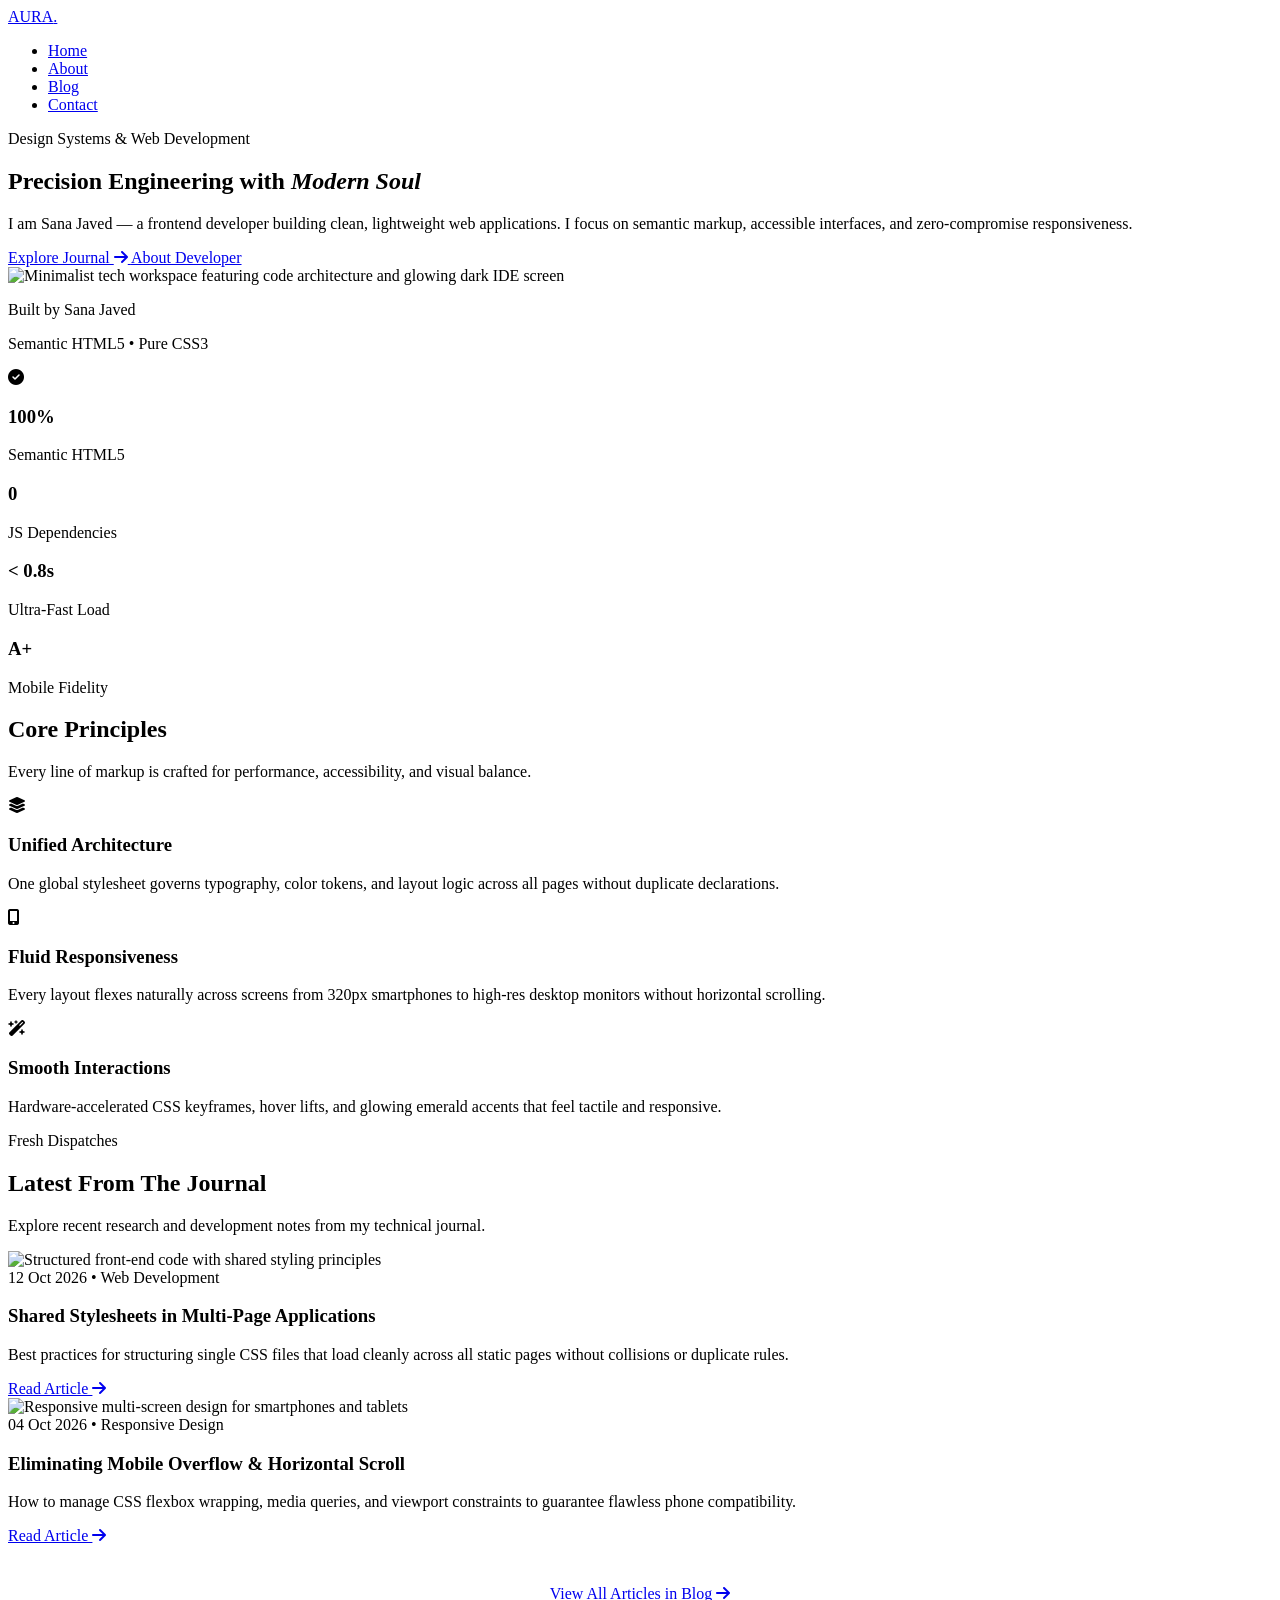
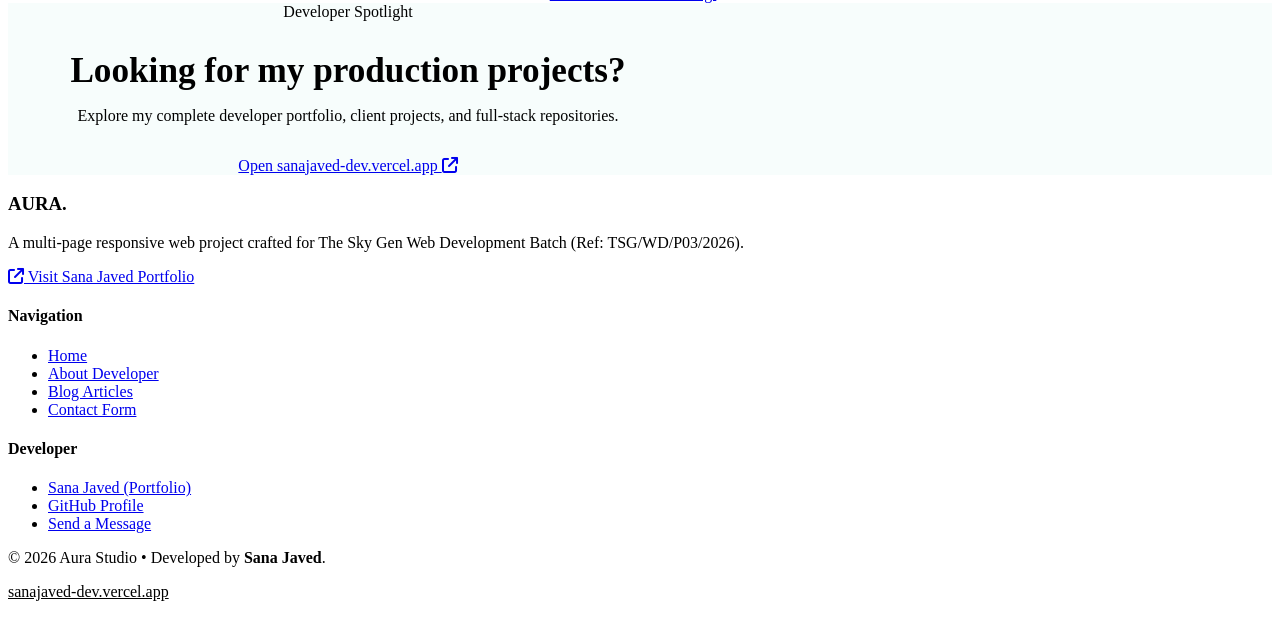
==== index.html @ 307893ce "Add files via upload" ====
<!doctype html>
<html lang="en">
  <head>
    <meta charset="UTF-8" />
    <meta name="viewport" content="width=device-width, initial-scale=1.0" />
    <meta
      name="description"
      content="Aura Studio — High-performance frontend engineering, design systems, and digital articles by Sana Javed."
    />
    <meta name="author" content="Sana Javed" />
    <title>AURA | Home — Sana Javed</title>

    <!-- Google Fonts & Font Awesome -->
    <link rel="preconnect" href="https://fonts.googleapis.com" />
    <link rel="preconnect" href="https://fonts.gstatic.com" crossorigin />
    <link
      href="https://fonts.googleapis.com/css2?family=Playfair+Display:ital,wght@0,500;0,700;1,500&family=Plus+Jakarta+Sans:wght@300;400;500;600;700&display=swap"
      rel="stylesheet"
    />
    <link
      rel="stylesheet"
      href="https://cdnjs.cloudflare.com/ajax/libs/font-awesome/6.5.1/css/all.min.css"
    />

    <!-- Single Shared CSS -->
    <link rel="stylesheet" href="css/style.css" />
  </head>
  <body>
    <!-- Shared Header -->
    <header class="site-header">
      <div class="container nav-wrap">
        <a href="index.html" class="brand-title">AURA<span>.</span></a>
        <nav aria-label="Main Navigation">
          <ul class="nav-menu">
            <li><a href="index.html" class="nav-link active">Home</a></li>
            <li><a href="about.html" class="nav-link">About</a></li>
            <li><a href="blog.html" class="nav-link">Blog</a></li>
            <li><a href="contact.html" class="nav-link">Contact</a></li>
          </ul>
        </nav>
      </div>
    </header>

    <!-- Main Content -->
    <main class="main-content">
      <!-- 1. Double Split Hero (Left Copy, Right Visual Frame) -->
      <section class="container split-hero">
        <!-- Hero Left: Typography & Actions -->
        <div class="hero-left">
          <span class="badge-tag">Design Systems &amp; Web Development</span>
          <h1 class="hero-heading">
            Precision Engineering with <em>Modern Soul</em>
          </h1>
          <p class="hero-text">
            I am Sana Javed — a frontend developer building clean, lightweight
            web applications. I focus on semantic markup, accessible interfaces,
            and zero-compromise responsiveness.
          </p>
          <div class="hero-cta-group">
            <a href="blog.html" class="btn btn-primary">
              Explore Journal <i class="fa-solid fa-arrow-right"></i>
            </a>
            <a href="about.html" class="btn btn-secondary"> About Developer </a>
          </div>
        </div>

        <!-- Hero Right: Online Showcase Image -->
        <div class="hero-right">
          <div class="hero-visual-frame">
            <div class="hero-img-box">
              <img
                src="https://images.unsplash.com/photo-1555066931-4365d14bab8c?auto=format&fit=crop&w=1200&q=80"
                alt="Minimalist tech workspace featuring code architecture and glowing dark IDE screen"
              />
              <div class="hero-badge-overlay">
                <div>
                  <p class="hero-badge-title">Built by Sana Javed</p>
                  <p class="hero-badge-subtitle">
                    Semantic HTML5 &bull; Pure CSS3
                  </p>
                </div>
                <i
                  class="fa-solid fa-circle-check"
                  style="color: var(--gold-accent)"
                ></i>
              </div>
            </div>
          </div>
        </div>
      </section>

      <!-- 2. Performance Stats Banner -->
      <section class="container">
        <div class="stats-banner">
          <div class="stat-item">
            <h3>100%</h3>
            <p>Semantic HTML5</p>
          </div>
          <div class="stat-item">
            <h3>0</h3>
            <p>JS Dependencies</p>
          </div>
          <div class="stat-item">
            <h3>&lt; 0.8s</h3>
            <p>Ultra-Fast Load</p>
          </div>
          <div class="stat-item">
            <h3>A+</h3>
            <p>Mobile Fidelity</p>
          </div>
        </div>
      </section>

      <!-- 3. Core Principles Grid -->
      <section class="section-spacer">
        <div class="container">
          <div class="section-head">
            <h2>Core Principles</h2>
            <p>
              Every line of markup is crafted for performance, accessibility,
              and visual balance.
            </p>
          </div>

          <div class="feature-grid">
            <article class="feature-box">
              <div class="feature-icon">
                <i class="fa-solid fa-layer-group"></i>
              </div>
              <h3>Unified Architecture</h3>
              <p>
                One global stylesheet governs typography, color tokens, and
                layout logic across all pages without duplicate declarations.
              </p>
            </article>

            <article class="feature-box">
              <div class="feature-icon">
                <i class="fa-solid fa-mobile-screen-button"></i>
              </div>
              <h3>Fluid Responsiveness</h3>
              <p>
                Every layout flexes naturally across screens from 320px
                smartphones to high-res desktop monitors without horizontal
                scrolling.
              </p>
            </article>

            <article class="feature-box">
              <div class="feature-icon">
                <i class="fa-solid fa-wand-magic-sparkles"></i>
              </div>
              <h3>Smooth Interactions</h3>
              <p>
                Hardware-accelerated CSS keyframes, hover lifts, and glowing
                emerald accents that feel tactile and responsive.
              </p>
            </article>
          </div>
        </div>
      </section>

      <!-- 4. LATEST BLOG POSTS SECTION (HOME PAGE DISPLAY) -->
      <section
        class="section-spacer"
        style="background: rgba(255, 255, 255, 0.015)"
      >
        <div class="container">
          <div class="section-head">
            <span class="badge-tag">Fresh Dispatches</span>
            <h2>Latest From The Journal</h2>
            <p>
              Explore recent research and development notes from my technical
              journal.
            </p>
          </div>

          <!-- Latest 2 Featured Cards with Online Images -->
          <div class="blog-grid" style="margin-bottom: 2.5rem">
            <article class="blog-card">
              <div class="card-thumb">
                <img
                  src="https://images.unsplash.com/photo-1517694712202-14dd9538aa97?auto=format&fit=crop&w=800&q=80"
                  alt="Structured front-end code with shared styling principles"
                />
              </div>
              <div class="card-body">
                <span class="card-meta"
                  >12 Oct 2026 &bull; Web Development</span
                >
                <h3 class="card-title">
                  Shared Stylesheets in Multi-Page Applications
                </h3>
                <p class="card-text">
                  Best practices for structuring single CSS files that load
                  cleanly across all static pages without collisions or
                  duplicate rules.
                </p>
                <a href="blog.html#article-modal-1" class="card-cta">
                  Read Article <i class="fa-solid fa-arrow-right"></i>
                </a>
              </div>
            </article>

            <article class="blog-card">
              <div class="card-thumb">
                <img
                  src="https://images.unsplash.com/photo-1526498460520-4c246339dccb?auto=format&fit=crop&w=800&q=80"
                  alt="Responsive multi-screen design for smartphones and tablets"
                />
              </div>
              <div class="card-body">
                <span class="card-meta"
                  >04 Oct 2026 &bull; Responsive Design</span
                >
                <h3 class="card-title">
                  Eliminating Mobile Overflow &amp; Horizontal Scroll
                </h3>
                <p class="card-text">
                  How to manage CSS flexbox wrapping, media queries, and
                  viewport constraints to guarantee flawless phone
                  compatibility.
                </p>
                <a href="blog.html#article-modal-2" class="card-cta">
                  Read Article <i class="fa-solid fa-arrow-right"></i>
                </a>
              </div>
            </article>
          </div>

          <div style="text-align: center">
            <a href="blog.html" class="btn btn-secondary">
              View All Articles in Blog <i class="fa-solid fa-arrow-right"></i>
            </a>
          </div>
        </div>
      </section>

      <!-- 5. Developer Spotlight Banner -->
      <section
        class="section-spacer"
        style="background: rgba(20, 184, 166, 0.03)"
      >
        <div class="container" style="text-align: center; max-width: 680px">
          <span class="badge-tag">Developer Spotlight</span>
          <h2
            style="
              font-family: var(--font-serif);
              font-size: 2.2rem;
              margin-bottom: 0.8rem;
            "
          >
            Looking for my production projects?
          </h2>
          <p style="color: var(--text-muted); margin-bottom: 2rem">
            Explore my complete developer portfolio, client projects, and
            full-stack repositories.
          </p>
          <a
            href="https://sanajaved-dev.vercel.app/"
            target="_blank"
            rel="noopener"
            class="btn btn-primary"
          >
            Open sanajaved-dev.vercel.app
            <i class="fa-solid fa-arrow-up-right-from-square"></i>
          </a>
        </div>
      </section>
    </main>

    <!-- Shared Footer -->
    <footer class="site-footer">
      <div class="container">
        <div class="footer-grid">
          <div class="footer-brand">
            <h3>AURA<span>.</span></h3>
            <p>
              A multi-page responsive web project crafted for The Sky Gen Web
              Development Batch (Ref: TSG/WD/P03/2026).
            </p>
            <a
              href="https://sanajaved-dev.vercel.app/"
              target="_blank"
              rel="noopener"
              class="portfolio-link-chip"
            >
              <i class="fa-solid fa-arrow-up-right-from-square"></i> Visit Sana
              Javed Portfolio
            </a>
          </div>

          <div class="footer-col">
            <h4>Navigation</h4>
            <ul class="footer-links">
              <li><a href="index.html">Home</a></li>
              <li><a href="about.html">About Developer</a></li>
              <li><a href="blog.html">Blog Articles</a></li>
              <li><a href="contact.html">Contact Form</a></li>
            </ul>
          </div>

          <div class="footer-col">
            <h4>Developer</h4>
            <ul class="footer-links">
              <li>
                <a
                  href="https://sanajaved-dev.vercel.app/"
                  target="_blank"
                  rel="noopener"
                  >Sana Javed (Portfolio)</a
                >
              </li>
              <li>
                <a href="https://github.com" target="_blank" rel="noopener"
                  >GitHub Profile</a
                >
              </li>
              <li><a href="contact.html">Send a Message</a></li>
            </ul>
          </div>
        </div>

        <div class="footer-bottom">
          <p>
            &copy; 2026 Aura Studio &bull; Developed by
            <strong>Sana Javed</strong>.
          </p>
          <p>
            <a
              href="https://sanajaved-dev.vercel.app/"
              target="_blank"
              rel="noopener"
              style="color: var(--gold-accent)"
              >sanajaved-dev.vercel.app</a
            >
          </p>
        </div>
      </div>
    </footer>
  </body>
</html>
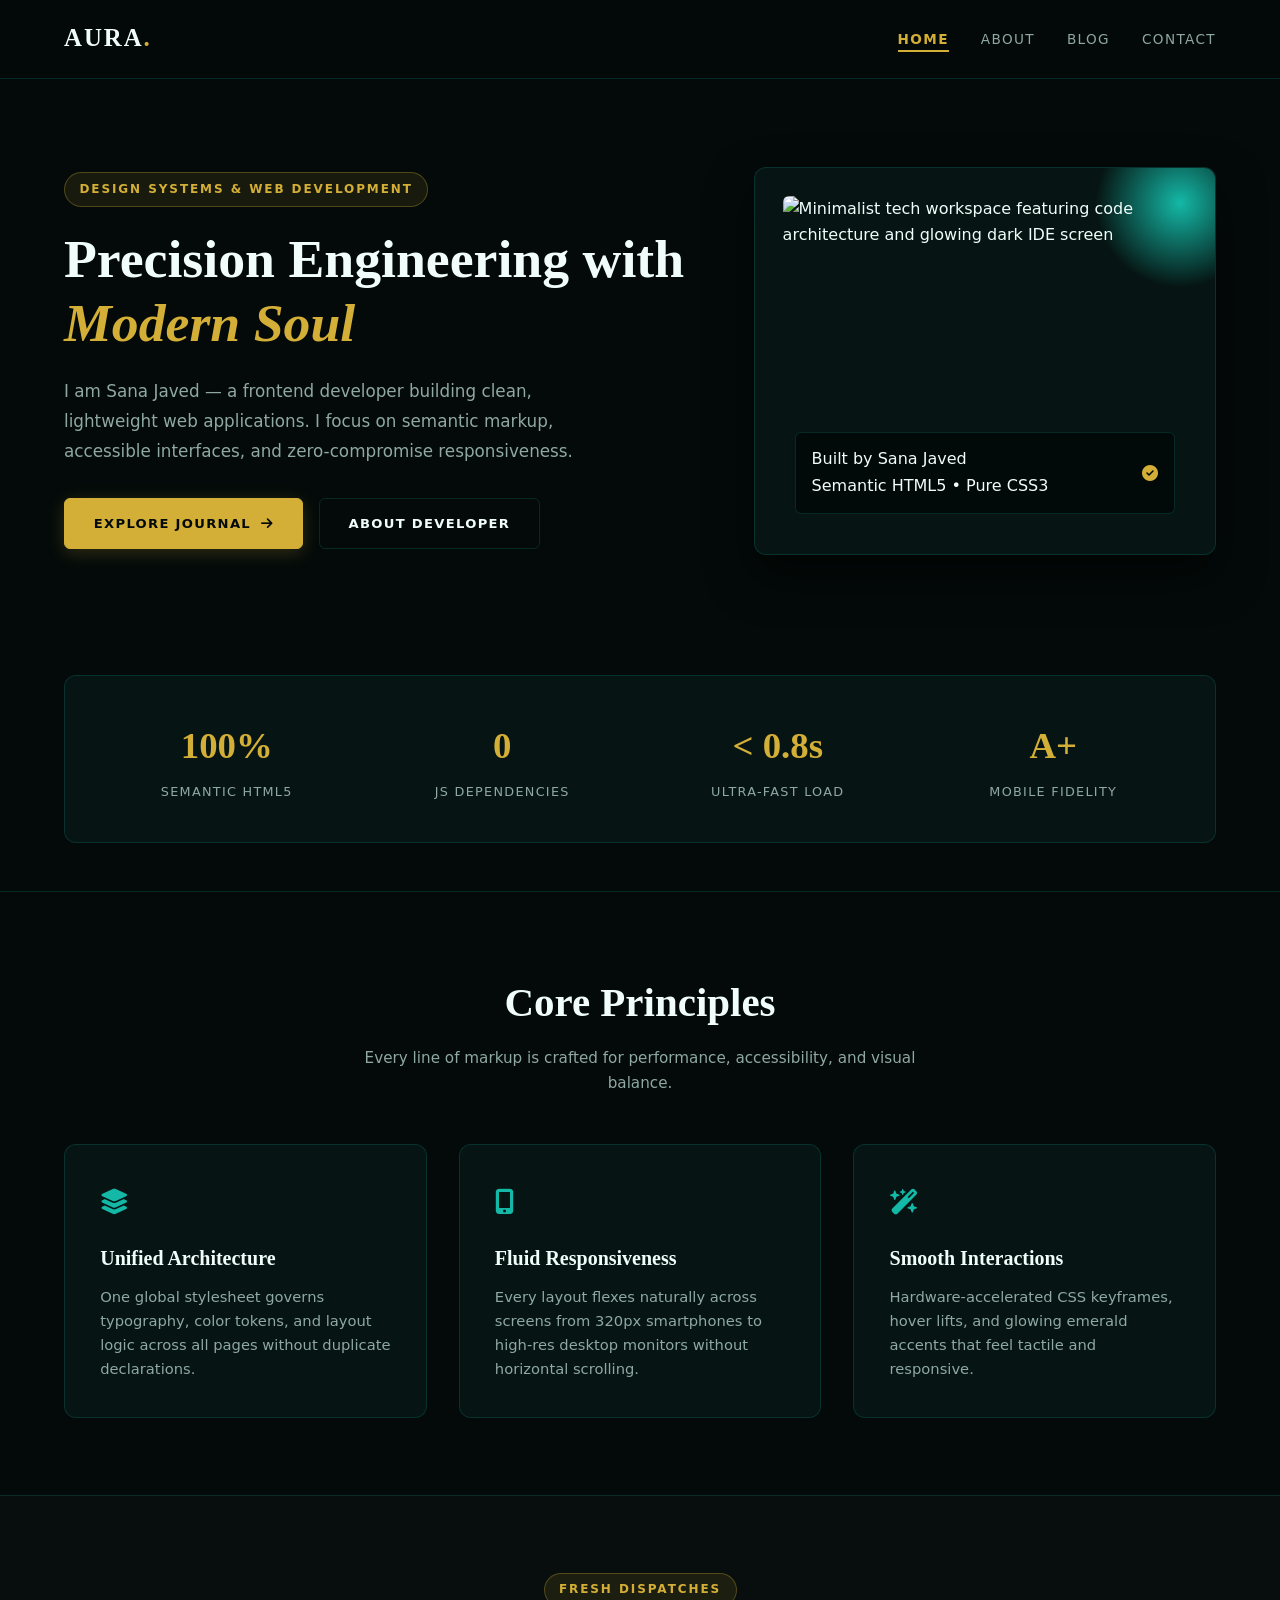
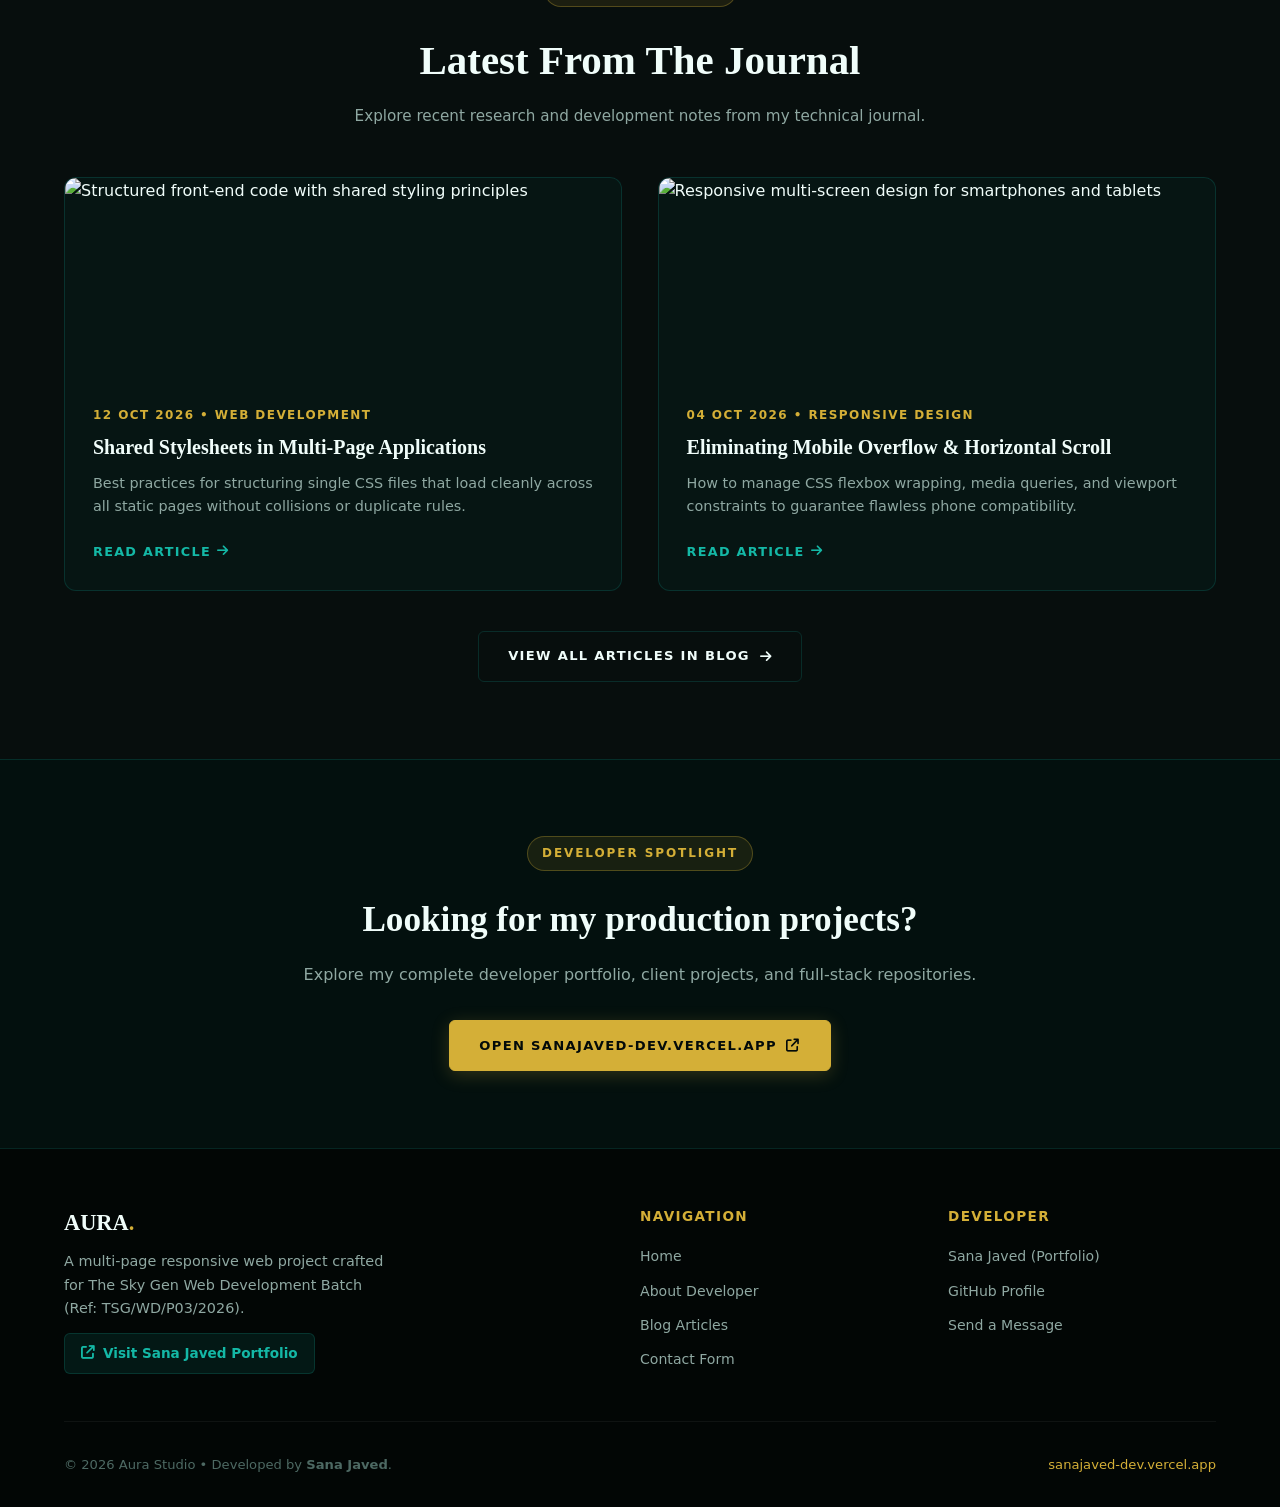
==== commit 4c2d99a8: "Fix HTML encoding issues in index.html" ====
--- a/index.html
+++ b/index.html
@@ -23,7 +23,7 @@
     />
 
     <!-- Single Shared CSS -->
-    <link rel="stylesheet" href="css/style.css" />
+    <link rel="stylesheet" href="style.css" />
   </head>
   <body>
     <!-- Shared Header -->
--- a/style.css
+++ b/style.css
@@ -0,0 +1,1220 @@
+/* ==========================================================================
+   THE SKY GEN - PROJECT 03: CYBER EMERALD & CHAMPAGNE GOLD
+   Author: Sana Javed | Single Shared CSS across all pages
+   ========================================================================== */
+
+:root {
+  --bg-deep: #030a09;
+  --bg-surface: #061513;
+  --bg-surface-elevated: #0a201d;
+  --bg-surface-border: rgba(20, 184, 166, 0.18);
+
+  --emerald-accent: #14b8a6;
+  --emerald-glow: rgba(20, 184, 166, 0.25);
+  --gold-accent: #d4af37;
+  --gold-glow: rgba(212, 175, 55, 0.22);
+
+  --text-main: #f0fdfa;
+  --text-muted: #8fa8a2;
+  --text-faded: #4d6963;
+
+  --font-serif: "Playfair Display", Georgia, serif;
+  --font-sans: "Plus Jakarta Sans", system-ui, -apple-system, sans-serif;
+  --transition-smooth: all 0.35s cubic-bezier(0.16, 1, 0.3, 1);
+  --radius-sm: 6px;
+  --radius-md: 12px;
+}
+
+*,
+*::before,
+*::after {
+  box-sizing: border-box;
+  margin: 0;
+  padding: 0;
+}
+
+html {
+  scroll-behavior: smooth;
+}
+
+body {
+  background-color: var(--bg-deep);
+  color: var(--text-main);
+  font-family: var(--font-sans);
+  line-height: 1.65;
+  min-height: 100vh;
+  display: flex;
+  flex-direction: column;
+  overflow-x: hidden;
+  -webkit-font-smoothing: antialiased;
+}
+
+img {
+  max-width: 100%;
+  height: auto;
+  display: block;
+}
+
+a {
+  color: inherit;
+  text-decoration: none;
+  transition: var(--transition-smooth);
+}
+
+.container {
+  width: 90%;
+  max-width: 1240px;
+  margin: 0 auto;
+}
+
+.main-content {
+  flex: 1 0 auto;
+}
+
+/* Animations */
+@keyframes fadeInUp {
+  from {
+    opacity: 0;
+    transform: translateY(22px);
+  }
+  to {
+    opacity: 1;
+    transform: translateY(0);
+  }
+}
+
+@keyframes pulseHalo {
+  0%,
+  100% {
+    opacity: 0.25;
+    transform: scale(1);
+  }
+  50% {
+    opacity: 0.55;
+    transform: scale(1.08);
+  }
+}
+
+/* --- Shared Navigation --- */
+.site-header {
+  position: sticky;
+  top: 0;
+  z-index: 1000;
+  background: rgba(3, 10, 9, 0.88);
+  backdrop-filter: blur(14px);
+  -webkit-backdrop-filter: blur(14px);
+  border-bottom: 1px solid var(--bg-surface-border);
+  padding: 1.15rem 0;
+}
+
+.nav-wrap {
+  display: flex;
+  justify-content: space-between;
+  align-items: center;
+}
+
+.brand-title {
+  font-family: var(--font-serif);
+  font-size: 1.55rem;
+  letter-spacing: 0.08em;
+  font-weight: 700;
+}
+
+.brand-title span {
+  color: var(--gold-accent);
+}
+
+.nav-menu {
+  display: flex;
+  list-style: none;
+  gap: 2rem;
+  align-items: center;
+}
+
+.nav-link {
+  font-size: 0.85rem;
+  letter-spacing: 0.1em;
+  text-transform: uppercase;
+  color: var(--text-muted);
+  position: relative;
+  padding: 0.35rem 0;
+}
+
+.nav-link::after {
+  content: "";
+  position: absolute;
+  bottom: 0;
+  left: 0;
+  width: 0%;
+  height: 2px;
+  background: var(--gold-accent);
+  transition: var(--transition-smooth);
+}
+
+.nav-link:hover {
+  color: var(--text-main);
+}
+
+.nav-link:hover::after,
+.nav-link.active::after {
+  width: 100%;
+}
+
+.nav-link.active {
+  color: var(--gold-accent);
+  font-weight: 600;
+}
+
+/* --- Split Hero (Left Copy, Right Visual) --- */
+.split-hero {
+  padding: 5.5rem 0 4.5rem;
+  display: grid;
+  grid-template-columns: 1.15fr 0.85fr;
+  align-items: center;
+  gap: 4rem;
+  animation: fadeInUp 0.75s ease-out;
+}
+
+.badge-tag {
+  display: inline-block;
+  font-size: 0.75rem;
+  letter-spacing: 0.16em;
+  text-transform: uppercase;
+  color: var(--gold-accent);
+  background: rgba(212, 175, 55, 0.1);
+  border: 1px solid rgba(212, 175, 55, 0.3);
+  padding: 0.4rem 0.9rem;
+  border-radius: 50px;
+  margin-bottom: 1.25rem;
+  font-weight: 600;
+}
+
+.hero-heading {
+  font-family: var(--font-serif);
+  font-size: clamp(2.3rem, 4.2vw, 3.8rem);
+  line-height: 1.2;
+  font-weight: 700;
+  margin-bottom: 1.25rem;
+}
+
+.hero-heading em {
+  font-style: italic;
+  color: var(--gold-accent);
+}
+
+.hero-text {
+  color: var(--text-muted);
+  font-size: 1.05rem;
+  line-height: 1.8;
+  margin-bottom: 2rem;
+  max-width: 540px;
+}
+
+.hero-cta-group {
+  display: flex;
+  gap: 1rem;
+  flex-wrap: wrap;
+}
+
+/* Hero Right Side Frame */
+.hero-visual-frame {
+  position: relative;
+  background: var(--bg-surface);
+  border: 1px solid var(--bg-surface-border);
+  border-radius: var(--radius-md);
+  padding: 1.75rem;
+  box-shadow: 0 20px 45px rgba(0, 0, 0, 0.5);
+  overflow: hidden;
+}
+
+.hero-visual-frame::before {
+  content: "";
+  position: absolute;
+  top: -50px;
+  right: -50px;
+  width: 170px;
+  height: 170px;
+  background: radial-gradient(
+    circle,
+    var(--emerald-accent) 0%,
+    transparent 70%
+  );
+  border-radius: 50%;
+  animation: pulseHalo 4s infinite ease-in-out;
+  pointer-events: none;
+}
+
+.hero-img-box {
+  border-radius: var(--radius-sm);
+  overflow: hidden;
+  position: relative;
+  height: 330px;
+}
+
+.hero-img-box img {
+  width: 100%;
+  height: 100%;
+  object-fit: cover;
+  transition: transform 0.6s ease;
+}
+
+.hero-visual-frame:hover .hero-img-box img {
+  transform: scale(1.06);
+}
+
+.hero-badge-overlay {
+  position: absolute;
+  bottom: 12px;
+  left: 12px;
+  right: 12px;
+  background: rgba(3, 10, 9, 0.88);
+  backdrop-filter: blur(8px);
+  border: 1px solid var(--bg-surface-border);
+  padding: 0.85rem 1rem;
+  border-radius: var(--radius-sm);
+  display: flex;
+  justify-content: space-between;
+  align-items: center;
+}
+
+/* --- Buttons --- */
+.btn {
+  display: inline-flex;
+  align-items: center;
+  gap: 0.6rem;
+  padding: 0.85rem 1.8rem;
+  font-size: 0.82rem;
+  letter-spacing: 0.1em;
+  text-transform: uppercase;
+  font-weight: 600;
+  border-radius: var(--radius-sm);
+  cursor: pointer;
+  transition: var(--transition-smooth);
+}
+
+.btn-primary {
+  background: var(--gold-accent);
+  color: #030a09;
+  border: 1px solid var(--gold-accent);
+  box-shadow: 0 4px 18px var(--gold-glow);
+}
+
+.btn-primary:hover {
+  background: #ecd58b;
+  transform: translateY(-3px);
+  box-shadow: 0 8px 24px var(--gold-glow);
+}
+
+.btn-secondary {
+  background: transparent;
+  color: var(--text-main);
+  border: 1px solid var(--bg-surface-border);
+}
+
+.btn-secondary:hover {
+  border-color: var(--emerald-accent);
+  color: var(--emerald-accent);
+  transform: translateY(-3px);
+}
+
+/* --- Section Spacers & Headers --- */
+.section-spacer {
+  padding: 4.8rem 0;
+  border-top: 1px solid var(--bg-surface-border);
+}
+
+.section-head {
+  text-align: center;
+  max-width: 620px;
+  margin: 0 auto 3rem;
+}
+
+.section-head h2 {
+  font-family: var(--font-serif);
+  font-size: clamp(2rem, 3.2vw, 2.7rem);
+  margin-bottom: 0.6rem;
+}
+
+.section-head p {
+  color: var(--text-muted);
+  font-size: 0.95rem;
+}
+
+/* --- Stat Metric Banner --- */
+.stats-banner {
+  background: var(--bg-surface);
+  border: 1px solid var(--bg-surface-border);
+  border-radius: var(--radius-md);
+  padding: 2.5rem;
+  display: grid;
+  grid-template-columns: repeat(auto-fit, minmax(180px, 1fr));
+  gap: 2rem;
+  text-align: center;
+  margin: 3rem 0;
+}
+
+.stat-item h3 {
+  font-family: var(--font-serif);
+  font-size: 2.3rem;
+  color: var(--gold-accent);
+  margin-bottom: 0.3rem;
+}
+
+.stat-item p {
+  font-size: 0.8rem;
+  color: var(--text-muted);
+  text-transform: uppercase;
+  letter-spacing: 0.1em;
+}
+
+/* --- Feature Grid --- */
+.feature-grid {
+  display: grid;
+  grid-template-columns: repeat(auto-fit, minmax(280px, 1fr));
+  gap: 2rem;
+}
+
+.feature-box {
+  background: var(--bg-surface);
+  border: 1px solid var(--bg-surface-border);
+  border-radius: var(--radius-md);
+  padding: 2.2rem;
+  transition: var(--transition-smooth);
+}
+
+.feature-box:hover {
+  background: var(--bg-surface-elevated);
+  border-color: var(--emerald-accent);
+  transform: translateY(-5px);
+}
+
+.feature-icon {
+  font-size: 1.6rem;
+  color: var(--emerald-accent);
+  margin-bottom: 1.2rem;
+}
+
+.feature-box h3 {
+  font-family: var(--font-serif);
+  font-size: 1.25rem;
+  margin-bottom: 0.6rem;
+}
+
+.feature-box p {
+  color: var(--text-muted);
+  font-size: 0.92rem;
+}
+
+/* --- Blog Main Layout with Sidebar --- */
+.blog-layout {
+  display: grid;
+  grid-template-columns: 2.4fr 1fr;
+  gap: 3.5rem;
+  padding-bottom: 5rem;
+}
+
+.blog-grid {
+  display: grid;
+  grid-template-columns: repeat(auto-fit, minmax(280px, 1fr));
+  gap: 2.2rem;
+}
+
+.blog-card {
+  background: var(--bg-surface);
+  border: 1px solid var(--bg-surface-border);
+  border-radius: var(--radius-md);
+  overflow: hidden;
+  display: flex;
+  flex-direction: column;
+  transition: var(--transition-smooth);
+}
+
+.blog-card:hover {
+  transform: translateY(-5px);
+  border-color: var(--emerald-accent);
+  box-shadow: 0 14px 34px rgba(0, 0, 0, 0.45);
+}
+
+.card-thumb {
+  height: 200px;
+  overflow: hidden;
+  position: relative;
+}
+
+.card-thumb img {
+  width: 100%;
+  height: 100%;
+  object-fit: cover;
+  transition: transform 0.6s cubic-bezier(0.16, 1, 0.3, 1);
+}
+
+.blog-card:hover .card-thumb img {
+  transform: scale(1.08);
+}
+
+.card-body {
+  padding: 1.75rem;
+  flex: 1;
+  display: flex;
+  flex-direction: column;
+}
+
+.card-meta {
+  font-size: 0.75rem;
+  letter-spacing: 0.12em;
+  text-transform: uppercase;
+  color: var(--gold-accent);
+  margin-bottom: 0.5rem;
+  font-weight: 600;
+}
+
+.card-title {
+  font-family: var(--font-serif);
+  font-size: 1.25rem;
+  line-height: 1.35;
+  margin-bottom: 0.7rem;
+}
+
+.card-text {
+  color: var(--text-muted);
+  font-size: 0.9rem;
+  line-height: 1.6;
+  margin-bottom: 1.4rem;
+  flex-grow: 1;
+}
+
+.card-cta {
+  font-size: 0.8rem;
+  font-weight: 600;
+  text-transform: uppercase;
+  letter-spacing: 0.1em;
+  color: var(--emerald-accent);
+  display: inline-flex;
+  align-items: center;
+  gap: 0.4rem;
+}
+
+.card-cta i {
+  transition: transform 0.3s ease;
+}
+
+.blog-card:hover .card-cta i {
+  transform: translateX(4px);
+}
+
+/* --- Sidebar Styling --- */
+.blog-sidebar {
+  display: flex;
+  flex-direction: column;
+  gap: 2rem;
+}
+
+.sidebar-widget {
+  background: var(--bg-surface);
+  border: 1px solid var(--bg-surface-border);
+  border-radius: var(--radius-md);
+  padding: 1.8rem;
+}
+
+.sidebar-title {
+  font-family: var(--font-serif);
+  font-size: 1.15rem;
+  color: var(--text-main);
+  margin-bottom: 1.2rem;
+  padding-bottom: 0.5rem;
+  border-bottom: 1px solid var(--bg-surface-border);
+  display: flex;
+  align-items: center;
+  gap: 0.5rem;
+}
+
+.sidebar-title i {
+  color: var(--gold-accent);
+  font-size: 0.95rem;
+}
+
+/* Categories & Sub-Categories List */
+.category-list {
+  list-style: none;
+}
+
+.category-item {
+  margin-bottom: 0.8rem;
+}
+
+.category-main-link {
+  display: flex;
+  justify-content: space-between;
+  align-items: center;
+  font-size: 0.92rem;
+  color: var(--text-main);
+  font-weight: 600;
+  padding: 0.3rem 0;
+}
+
+.category-main-link:hover {
+  color: var(--gold-accent);
+}
+
+.cat-count {
+  font-size: 0.75rem;
+  background: var(--bg-surface-elevated);
+  border: 1px solid var(--bg-surface-border);
+  padding: 0.15rem 0.5rem;
+  border-radius: 20px;
+  color: var(--emerald-accent);
+}
+
+.sub-category-list {
+  list-style: none;
+  padding-left: 1rem;
+  margin-top: 0.4rem;
+  border-left: 1px dashed var(--bg-surface-border);
+}
+
+.sub-category-list li {
+  margin-bottom: 0.35rem;
+}
+
+.sub-category-list a {
+  font-size: 0.82rem;
+  color: var(--text-muted);
+}
+
+.sub-category-list a:hover {
+  color: var(--emerald-accent);
+}
+
+/* Tag Chips */
+.tag-cloud {
+  display: flex;
+  flex-wrap: wrap;
+  gap: 0.5rem;
+}
+
+.tag-chip {
+  font-size: 0.75rem;
+  background: var(--bg-surface-elevated);
+  border: 1px solid var(--bg-surface-border);
+  color: var(--text-muted);
+  padding: 0.35rem 0.75rem;
+  border-radius: var(--radius-sm);
+}
+
+.tag-chip:hover {
+  background: var(--emerald-accent);
+  color: #030a09;
+  border-color: var(--emerald-accent);
+}
+
+/* --- Pure CSS Blog Modal Reader --- */
+.modal-overlay {
+  position: fixed;
+  top: 0;
+  left: 0;
+  width: 100vw;
+  height: 100vh;
+  background: rgba(3, 10, 9, 0.88);
+  backdrop-filter: blur(8px);
+  z-index: 2000;
+  display: none;
+  align-items: center;
+  justify-content: center;
+  padding: 1.5rem;
+}
+
+.modal-overlay:target {
+  display: flex;
+}
+
+.modal-card {
+  background: var(--bg-surface);
+  border: 1px solid var(--bg-surface-border);
+  border-radius: var(--radius-md);
+  max-width: 720px;
+  width: 100%;
+  max-height: 85vh;
+  overflow-y: auto;
+  padding: 2.5rem;
+  position: relative;
+  box-shadow: 0 25px 60px rgba(0, 0, 0, 0.7);
+  animation: fadeInUp 0.4s ease-out;
+}
+
+.modal-close-btn {
+  position: absolute;
+  top: 1.5rem;
+  right: 1.5rem;
+  font-size: 1.3rem;
+  color: var(--text-muted);
+}
+
+.modal-close-btn:hover {
+  color: var(--gold-accent);
+}
+
+.modal-card h2 {
+  font-family: var(--font-serif);
+  font-size: 1.8rem;
+  margin: 1rem 0;
+}
+
+.modal-card p {
+  color: var(--text-muted);
+  font-size: 0.95rem;
+  line-height: 1.8;
+  margin-bottom: 1.2rem;
+}
+
+/* --- Contact & Forms --- */
+.contact-layout {
+  display: grid;
+  grid-template-columns: 1fr 1.3fr;
+  gap: 3.5rem;
+  margin-bottom: 4rem;
+}
+
+.contact-card,
+.form-card {
+  background: var(--bg-surface);
+  border: 1px solid var(--bg-surface-border);
+  border-radius: var(--radius-md);
+  padding: 2.8rem;
+}
+
+.contact-card h3 {
+  font-family: var(--font-serif);
+  font-size: 1.6rem;
+  margin-bottom: 0.8rem;
+}
+
+.contact-card p {
+  color: var(--text-muted);
+  font-size: 0.95rem;
+  margin-bottom: 2rem;
+}
+
+.info-row {
+  display: flex;
+  gap: 1.2rem;
+  margin-bottom: 1.6rem;
+}
+
+.info-icon {
+  font-size: 1.2rem;
+  color: var(--emerald-accent);
+  margin-top: 0.2rem;
+}
+
+.info-text h4 {
+  font-size: 0.8rem;
+  text-transform: uppercase;
+  letter-spacing: 0.08em;
+  color: var(--text-faded);
+}
+
+.info-text p,
+.info-text a {
+  font-size: 0.95rem;
+  color: var(--text-main);
+}
+
+.form-group {
+  margin-bottom: 1.3rem;
+}
+
+.form-group label {
+  display: block;
+  font-size: 0.8rem;
+  text-transform: uppercase;
+  letter-spacing: 0.08em;
+  color: var(--text-muted);
+  margin-bottom: 0.4rem;
+  font-weight: 500;
+}
+
+.form-input {
+  width: 100%;
+  background: var(--bg-deep);
+  border: 1px solid var(--bg-surface-border);
+  border-radius: var(--radius-sm);
+  padding: 0.85rem 1rem;
+  color: var(--text-main);
+  font-family: var(--font-sans);
+  font-size: 0.95rem;
+  outline: none;
+  transition: var(--transition-smooth);
+}
+
+.form-input:focus {
+  border-color: var(--emerald-accent);
+  box-shadow: 0 0 0 3px var(--emerald-glow);
+}
+
+textarea.form-input {
+  min-height: 120px;
+  resize: vertical;
+}
+
+/* --- Shared Footer with Portfolio Link --- */
+.site-footer {
+  background: #020605;
+  border-top: 1px solid var(--bg-surface-border);
+  padding: 3.5rem 0 2rem;
+  margin-top: auto;
+}
+
+.footer-grid {
+  display: grid;
+  grid-template-columns: 2fr 1fr 1fr;
+  gap: 2.5rem;
+  padding-bottom: 2.5rem;
+  border-bottom: 1px solid rgba(255, 255, 255, 0.05);
+}
+
+.footer-brand h3 {
+  font-family: var(--font-serif);
+  font-size: 1.4rem;
+  margin-bottom: 0.5rem;
+}
+
+.footer-brand h3 span {
+  color: var(--gold-accent);
+}
+
+.footer-brand p {
+  color: var(--text-muted);
+  font-size: 0.9rem;
+  max-width: 320px;
+}
+
+.footer-col h4 {
+  font-size: 0.85rem;
+  text-transform: uppercase;
+  letter-spacing: 0.1em;
+  color: var(--gold-accent);
+  margin-bottom: 1rem;
+}
+
+.footer-links {
+  list-style: none;
+}
+
+.footer-links li {
+  margin-bottom: 0.5rem;
+}
+
+.footer-links a {
+  color: var(--text-muted);
+  font-size: 0.88rem;
+}
+
+.footer-links a:hover {
+  color: var(--text-main);
+}
+
+.portfolio-link-chip {
+  display: inline-flex;
+  align-items: center;
+  gap: 0.5rem;
+  background: rgba(20, 184, 166, 0.1);
+  border: 1px solid var(--bg-surface-border);
+  padding: 0.5rem 1rem;
+  border-radius: var(--radius-sm);
+  color: var(--emerald-accent);
+  font-size: 0.85rem;
+  font-weight: 600;
+  margin-top: 0.75rem;
+}
+
+.portfolio-link-chip:hover {
+  background: var(--gold-accent);
+  color: #030a09;
+  border-color: var(--gold-accent);
+}
+
+.footer-bottom {
+  display: flex;
+  justify-content: space-between;
+  align-items: center;
+  flex-wrap: wrap;
+  gap: 1rem;
+  padding-top: 2rem;
+  font-size: 0.82rem;
+  color: var(--text-faded);
+}
+
+/* --- Responsive Adjustments --- */
+@media (max-width: 960px) {
+  .split-hero {
+    grid-template-columns: 1fr;
+    gap: 2.5rem;
+    padding: 3.5rem 0 2.5rem;
+  }
+
+  .blog-layout {
+    grid-template-columns: 1fr;
+  }
+
+  .contact-layout {
+    grid-template-columns: 1fr;
+  }
+
+  .footer-grid {
+    grid-template-columns: 1fr;
+    gap: 2rem;
+  }
+}
+
+@media (max-width: 600px) {
+  .nav-wrap {
+    flex-direction: column;
+    gap: 1rem;
+  }
+
+  .nav-menu {
+    gap: 1rem;
+    flex-wrap: wrap;
+    justify-content: center;
+  }
+
+  .hero-cta-group {
+    flex-direction: column;
+  }
+
+  .hero-cta-group .btn {
+    width: 100%;
+    justify-content: center;
+  }
+
+  .contact-card,
+  .form-card {
+    padding: 1.8rem;
+  }
+
+  .footer-bottom {
+    flex-direction: column;
+    text-align: center;
+  }
+}
+/* --- About Page Specifics --- */
+.about-grid {
+  display: grid;
+  grid-template-columns: 0.9fr 1.1fr;
+  gap: 3.5rem;
+  align-items: center;
+  margin-bottom: 5rem;
+}
+
+.about-portrait-wrap {
+  position: relative;
+  background: var(--bg-surface);
+  border: 1px solid var(--bg-surface-border);
+  border-radius: var(--radius-md);
+  padding: 1.25rem;
+}
+
+.about-portrait-wrap img {
+  border-radius: var(--radius-sm);
+  width: 100%;
+  height: 420px;
+  object-fit: cover;
+}
+
+.skills-pill-group {
+  display: flex;
+  flex-wrap: wrap;
+  gap: 0.65rem;
+  margin: 1.5rem 0 2rem;
+}
+
+.skill-pill {
+  background: var(--bg-surface-elevated);
+  border: 1px solid var(--bg-surface-border);
+  color: var(--emerald-accent);
+  padding: 0.45rem 0.95rem;
+  border-radius: 50px;
+  font-size: 0.8rem;
+  font-weight: 600;
+  letter-spacing: 0.05em;
+}
+
+.skill-pill:hover {
+  background: var(--gold-accent);
+  color: #030a09;
+  border-color: var(--gold-accent);
+}
+
+.experience-timeline {
+  display: flex;
+  flex-direction: column;
+  gap: 1.5rem;
+  margin-top: 1.5rem;
+}
+
+.timeline-card {
+  background: var(--bg-surface);
+  border: 1px solid var(--bg-surface-border);
+  border-radius: var(--radius-md);
+  padding: 1.75rem;
+  position: relative;
+  transition: var(--transition-smooth);
+}
+
+.timeline-card:hover {
+  border-color: var(--emerald-accent);
+  transform: translateX(6px);
+}
+
+.timeline-period {
+  font-size: 0.75rem;
+  text-transform: uppercase;
+  letter-spacing: 0.12em;
+  color: var(--gold-accent);
+  font-weight: 600;
+  margin-bottom: 0.35rem;
+}
+
+@media (max-width: 860px) {
+  .about-grid {
+    grid-template-columns: 1fr;
+    gap: 2.5rem;
+  }
+}
+/* --- Pure CSS Interactive Category Filter System --- */
+.filter-radio {
+  display: none;
+}
+
+.filter-label {
+  display: flex;
+  justify-content: space-between;
+  align-items: center;
+  font-size: 0.9rem;
+  color: var(--text-muted);
+  padding: 0.45rem 0.6rem;
+  border-radius: var(--radius-sm);
+  cursor: pointer;
+  transition: var(--transition-smooth);
+}
+
+.filter-label:hover {
+  color: var(--text-main);
+  background: rgba(20, 184, 166, 0.08);
+}
+
+/* Active Filter Highlight */
+#filter-all:checked ~ .blog-layout .cat-all,
+#filter-web:checked ~ .blog-layout .cat-web,
+#filter-ui:checked ~ .blog-layout .cat-ui,
+#filter-perf:checked ~ .blog-layout .cat-perf {
+  color: var(--gold-accent);
+  font-weight: 600;
+  background: rgba(212, 175, 55, 0.12);
+  border-left: 2px solid var(--gold-accent);
+}
+
+/* Hide/Show Cards Based on Filter */
+#filter-web:checked ~ .blog-layout .blog-grid .blog-card:not([data-cat="web"]),
+#filter-ui:checked ~ .blog-layout .blog-grid .blog-card:not([data-cat="ui"]),
+#filter-perf:checked
+  ~ .blog-layout
+  .blog-grid
+  .blog-card:not([data-cat="perf"]) {
+  display: none;
+}
+/* Filter Active & Hidden Classes */
+.filter-btn {
+  width: 100%;
+  display: flex;
+  justify-content: space-between;
+  align-items: center;
+  background: transparent;
+  border: none;
+  font-family: inherit;
+  font-size: 0.9rem;
+  color: var(--text-muted);
+  padding: 0.5rem 0.75rem;
+  border-radius: var(--radius-sm);
+  cursor: pointer;
+  text-align: left;
+  transition: var(--transition-smooth);
+}
+
+.filter-btn:hover {
+  color: var(--text-main);
+  background: rgba(20, 184, 166, 0.08);
+}
+
+.filter-btn.active {
+  color: var(--gold-accent);
+  background: rgba(212, 175, 55, 0.12);
+  border-left: 2px solid var(--gold-accent);
+  font-weight: 600;
+}
+
+/* Card Hide Animation */
+.blog-card.is-hidden {
+  display: none !important;
+}
+/* Filter button reset & smooth hide/show */
+.filter-btn {
+  width: 100%;
+  display: flex;
+  justify-content: space-between;
+  align-items: center;
+  background: transparent;
+  border: none;
+  font-family: inherit;
+  font-size: 0.9rem;
+  color: var(--text-muted);
+  padding: 0.5rem 0.75rem;
+  border-radius: var(--radius-sm);
+  cursor: pointer;
+  text-align: left;
+  transition: var(--transition-smooth);
+}
+
+.filter-btn:hover {
+  color: var(--text-main);
+  background: rgba(20, 184, 166, 0.08);
+}
+
+.filter-btn.active {
+  color: var(--gold-accent);
+  background: rgba(212, 175, 55, 0.12);
+  border-left: 2px solid var(--gold-accent);
+  font-weight: 600;
+}
+
+/* Tag buttons in sidebar */
+.tag-btn {
+  font-size: 0.75rem;
+  background: var(--bg-surface-elevated);
+  border: 1px solid var(--bg-surface-border);
+  color: var(--text-muted);
+  padding: 0.4rem 0.8rem;
+  border-radius: var(--radius-sm);
+  cursor: pointer;
+  font-family: inherit;
+  transition: var(--transition-smooth);
+}
+
+.tag-btn:hover,
+.tag-btn.active {
+  background: var(--emerald-accent);
+  color: #030a09;
+  border-color: var(--emerald-accent);
+  font-weight: 600;
+}
+
+/* Hide card class */
+.blog-card.is-hidden {
+  display: none !important;
+}
+/* --- Sticky Sidebar Configuration --- */
+.blog-layout {
+  display: grid;
+  grid-template-columns: 2.4fr 1fr;
+  gap: 3.5rem;
+  padding-bottom: 5rem;
+  align-items: start; /* Sticky container ke liye lazmi hai */
+}
+
+.blog-sidebar {
+  position: sticky;
+  top: 90px; /* Header ke theek neeche freeze rahega */
+  display: flex;
+  flex-direction: column;
+  gap: 1.8rem;
+  max-height: calc(100vh - 110px);
+  overflow-y: auto;
+  padding-right: 4px;
+}
+
+/* Custom sleek scrollbar for sidebar if height overflows */
+.blog-sidebar::-webkit-scrollbar {
+  width: 4px;
+}
+.blog-sidebar::-webkit-scrollbar-thumb {
+  background: var(--bg-surface-border);
+  border-radius: 4px;
+}
+
+/* --- Pagination Bar Styling --- */
+.pagination-wrap {
+  display: flex;
+  justify-content: center;
+  align-items: center;
+  gap: 0.6rem;
+  margin-top: 3.5rem;
+  padding-top: 2rem;
+  border-top: 1px solid var(--bg-surface-border);
+}
+
+.page-btn {
+  background: var(--bg-surface);
+  border: 1px solid var(--bg-surface-border);
+  color: var(--text-muted);
+  font-family: inherit;
+  font-size: 0.85rem;
+  font-weight: 600;
+  padding: 0.6rem 1.1rem;
+  border-radius: var(--radius-sm);
+  cursor: pointer;
+  transition: var(--transition-smooth);
+  display: inline-flex;
+  align-items: center;
+  gap: 0.4rem;
+}
+
+.page-btn:hover:not(:disabled) {
+  border-color: var(--emerald-accent);
+  color: var(--text-main);
+  transform: translateY(-2px);
+}
+
+.page-btn.active {
+  background: var(--gold-accent);
+  border-color: var(--gold-accent);
+  color: #030a09;
+}
+
+.page-btn:disabled {
+  opacity: 0.35;
+  cursor: not-allowed;
+  transform: none;
+}
+/* Sidebar Tags Styling */
+.tag-cloud {
+  display: flex;
+  flex-wrap: wrap;
+  gap: 0.55rem;
+}
+
+.tag-btn {
+  font-size: 0.78rem;
+  background: var(--bg-surface-elevated);
+  border: 1px solid var(--bg-surface-border);
+  color: var(--text-muted);
+  padding: 0.45rem 0.85rem;
+  border-radius: var(--radius-sm);
+  cursor: pointer;
+  font-family: inherit;
+  transition: var(--transition-smooth);
+}
+
+.tag-btn:hover {
+  background: rgba(20, 184, 166, 0.15);
+  border-color: var(--emerald-accent);
+  color: var(--text-main);
+  transform: translateY(-2px);
+}
+
+.tag-btn.active {
+  background: var(--emerald-accent);
+  border-color: var(--emerald-accent);
+  color: #030a09;
+  font-weight: 700;
+  box-shadow: 0 4px 14px var(--emerald-glow);
+}
